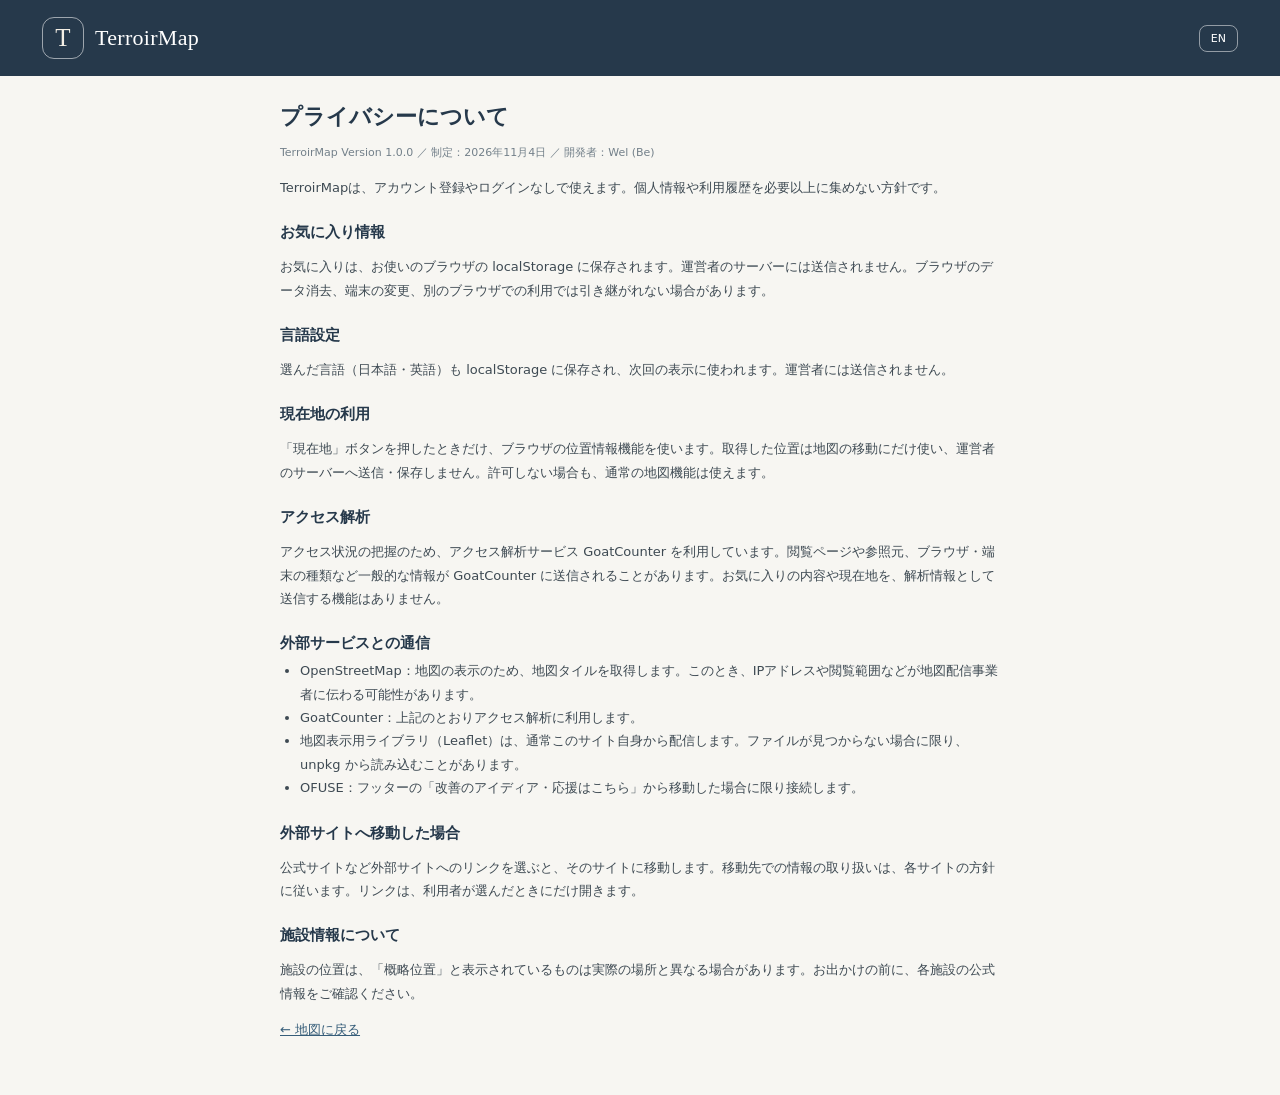
==== privacy.html @ 60954541 "Add files via upload" ====
<!doctype html>
<html lang="ja">
<head>
<meta charset="utf-8">
<meta name="viewport" content="width=device-width, initial-scale=1">
<meta name="theme-color" content="#26394B">
<title>プライバシーについて | TerroirMap</title>
<link rel="stylesheet" href="./css/style.css">
</head>
<body>
<header class="app-header">
  <div class="brand"><div class="brand-mark">T</div><div><h1>TerroirMap</h1></div></div>
  <div class="header-actions"><button id="language-toggle" class="language-button" type="button">EN</button></div>
</header>
<main class="page">
<div lang="ja">
  <h2>プライバシーについて</h2>
  <p class="meta">TerroirMap Version 1.0.0 ／ 制定：2026年11月4日 ／ 開発者：Wel (Be)</p>
  <p>TerroirMapは、アカウント登録やログインなしで使えます。個人情報や利用履歴を必要以上に集めない方針です。</p>
  <h3>お気に入り情報</h3>
  <p>お気に入りは、お使いのブラウザの localStorage に保存されます。運営者のサーバーには送信されません。ブラウザのデータ消去、端末の変更、別のブラウザでの利用では引き継がれない場合があります。</p>
  <h3>言語設定</h3>
  <p>選んだ言語（日本語・英語）も localStorage に保存され、次回の表示に使われます。運営者には送信されません。</p>
  <h3>現在地の利用</h3>
  <p>「現在地」ボタンを押したときだけ、ブラウザの位置情報機能を使います。取得した位置は地図の移動にだけ使い、運営者のサーバーへ送信・保存しません。許可しない場合も、通常の地図機能は使えます。</p>
  <h3>アクセス解析</h3>
  <p>アクセス状況の把握のため、アクセス解析サービス GoatCounter を利用しています。閲覧ページや参照元、ブラウザ・端末の種類など一般的な情報が GoatCounter に送信されることがあります。お気に入りの内容や現在地を、解析情報として送信する機能はありません。</p>
  <h3>外部サービスとの通信</h3>
  <ul>
    <li>OpenStreetMap：地図の表示のため、地図タイルを取得します。このとき、IPアドレスや閲覧範囲などが地図配信事業者に伝わる可能性があります。</li>
    <li>GoatCounter：上記のとおりアクセス解析に利用します。</li>
    <li>地図表示用ライブラリ（Leaflet）は、通常このサイト自身から配信します。ファイルが見つからない場合に限り、unpkg から読み込むことがあります。</li>
    <li>OFUSE：フッターの「改善のアイディア・応援はこちら」から移動した場合に限り接続します。</li>
  </ul>
  <h3>外部サイトへ移動した場合</h3>
  <p>公式サイトなど外部サイトへのリンクを選ぶと、そのサイトに移動します。移動先での情報の取り扱いは、各サイトの方針に従います。リンクは、利用者が選んだときにだけ開きます。</p>
  <h3>施設情報について</h3>
  <p>施設の位置は、「概略位置」と表示されているものは実際の場所と異なる場合があります。お出かけの前に、各施設の公式情報をご確認ください。</p>
  <p><a href="./index.html">← 地図に戻る</a></p>
</div>
<div lang="en">
  <h2>Privacy</h2>
  <p class="meta">TerroirMap Version 1.0.0 / Established: 2026-11-04 / Developer: Wel (Be)</p>
  <p>TerroirMap works without sign-up or login. We aim not to collect personal information or usage history beyond what is necessary.</p>
  <h3>Favorites</h3>
  <p>Your favorites are stored in your browser's localStorage. They are not sent to the operator's server. They may not carry over if you clear browser data, change devices, or use another browser.</p>
  <h3>Language setting</h3>
  <p>Your language choice (Japanese or English) is also stored in localStorage and used the next time you visit. It is not sent to the operator.</p>
  <h3>Use of your location</h3>
  <p>Your browser's location feature is used only when you press the "My location" button. The position is used only to move the map; it is not sent to or stored on the operator's server. If you do not allow it, the rest of the map still works.</p>
  <h3>Analytics</h3>
  <p>We use the analytics service GoatCounter to understand how the app is used. General information such as the pages viewed, referrer, and browser or device type may be sent to GoatCounter. There is no feature that sends your favorites or location as analytics data.</p>
  <h3>Communication with external services</h3>
  <ul>
    <li>OpenStreetMap: map tiles are fetched to display the map. Your IP address and the area you view may be visible to the map provider.</li>
    <li>GoatCounter: used for analytics, as described above.</li>
    <li>The map library (Leaflet) is normally served from this site. Only if the files are missing, it may be loaded from unpkg.</li>
    <li>OFUSE: connected only when you follow the "Ideas &amp; support" link in the footer.</li>
  </ul>
  <h3>When you leave for an external site</h3>
  <p>Selecting a link such as an official website takes you to that site, whose own policy applies. Links open only when you choose them.</p>
  <h3>About facility information</h3>
  <p>Places marked "Approximate location" may differ from the actual site. Please check each facility's official information before visiting.</p>
  <p><a href="./index.html">← Back to the map</a></p>
</div>
</main>
<script>
(function(){
  var lang="ja";try{lang=localStorage.getItem("terroirmap-language")||"ja";}catch(e){}
  var btn=document.getElementById("language-toggle");
  function apply(){document.documentElement.lang=lang;btn.textContent=lang==="ja"?"EN":"日本語";document.title=lang==="ja"?"プライバシーについて | TerroirMap":"Privacy | TerroirMap";}
  btn.addEventListener("click",function(){lang=lang==="ja"?"en":"ja";try{localStorage.setItem("terroirmap-language",lang);}catch(e){}apply();});
  apply();
})();
</script>
<script data-goatcounter="https://wel-be.goatcounter.com/count" async src="//gc.zgo.at/count.js"></script>
</body>
</html>
---- css/style.css ----
:root{--navy:#26394B;--cream:#F4EFE5;--wine:#76547C;--sake:#365D79;--ink:#26313A;--muted:#73808A;--line:#E8E5DE}
*{box-sizing:border-box}html,body{margin:0;min-height:100%}body{background:#F7F6F2;color:var(--ink);font-family:"Hiragino Sans","Hiragino Kaku Gothic ProN","Yu Gothic UI","Noto Sans JP","Noto Sans CJK JP",Meiryo,system-ui,sans-serif;-webkit-font-smoothing:antialiased}
button,a{font:inherit}.app-header{min-height:76px;padding:13px clamp(16px,4vw,42px);display:flex;align-items:center;justify-content:space-between;background:var(--navy);color:white}
.brand{display:flex;align-items:center;gap:11px}.brand-mark{width:42px;height:42px;border:1px solid #ffffff8c;border-radius:12px;display:grid;place-items:center;font:25px Georgia,serif;color:var(--cream)}
.brand h1{margin:0;font:500 22px Georgia,serif;letter-spacing:.3px}.brand p{margin:2px 0 0;color:#D8DDE1;font-size:10px;letter-spacing:.08em}
.header-actions{display:flex;align-items:center;gap:12px}.version{color:#D8DDE1;font-size:11px}.language-button{border:1px solid #ffffff80;border-radius:8px;background:transparent;color:white;padding:6px 11px;font-size:11px;cursor:pointer}
main{width:min(1100px,100%);margin:0 auto;padding:26px 20px 30px}.intro{margin:4px 0 18px}.eyebrow{color:#8A7967;font-size:10px;letter-spacing:.16em;font-weight:700;margin:0 0 8px}
.intro h2{color:var(--navy);font-size:clamp(20px,3vw,27px);margin:0;font-weight:600}.intro-copy{margin:7px 0 0;color:var(--muted);font-size:13px}
.map-panel{background:white;border:1px solid var(--line);border-radius:16px;overflow:hidden;box-shadow:0 5px 20px #26394b0d}.map-toolbar{min-height:62px;padding:12px 16px;display:flex;align-items:center;justify-content:space-between;gap:12px}
.filter-group{display:flex;flex-wrap:wrap;gap:7px}.filter-button{border:1px solid #E2E3E1;border-radius:999px;background:white;color:#52606B;padding:8px 13px;font-size:12px;cursor:pointer}
.filter-button.active{background:var(--navy);color:white;border-color:var(--navy)}.dot{display:inline-block;width:8px;height:8px;border-radius:50%;margin-right:5px}.winery-dot{background:var(--wine)}.sake-dot{background:var(--sake)}
.map-count{white-space:nowrap;color:var(--muted);font-size:11px}.map-wrap{position:relative}#map{width:100%;height:min(66vh,620px);min-height:390px;background:#E8ECE9;z-index:1}
.locate-button{position:absolute;right:13px;bottom:16px;z-index:500;border:1px solid #D9DEDA;border-radius:10px;background:white;color:var(--navy);padding:10px 13px;box-shadow:0 2px 8px #0002;font-size:12px;cursor:pointer}
.map-note{margin:0;padding:7px 12px;text-align:right;color:#75818A;font-size:10px;background:white}
.main-actions{display:flex;justify-content:flex-end;margin:12px 0}.favorites-button{border:1px solid #DCE2DD;border-radius:10px;background:white;color:var(--navy);padding:10px 14px;font-size:12px;cursor:pointer}
.favorite-count{display:inline-grid;place-items:center;min-width:20px;height:20px;margin-left:7px;padding:0 5px;border-radius:20px;background:var(--cream);font-size:10px}
.help-note{margin:4px 2px 0;padding:13px 16px;background:var(--cream);border-radius:12px}.help-note strong{display:block;color:var(--navy);font-size:12px;margin-bottom:4px}.help-note p{margin:0;color:#626B70;font-size:12px;line-height:1.7}
.app-footer{display:flex;justify-content:space-between;gap:12px;padding:17px 20px 22px;color:#899198;font-size:10px}.app-footer a{color:#647787;text-decoration:none}
.custom-marker{width:30px;height:30px;border:3px solid white;border-radius:50% 50% 50% 0;transform:rotate(-45deg);box-shadow:0 2px 7px #0005;display:grid;place-items:center}.custom-marker span{transform:rotate(45deg);color:white;font-size:12px;font-weight:700}.custom-marker.winery{background:var(--wine)}.custom-marker.sake{background:var(--sake)}
.sheet-backdrop{position:fixed;inset:0;background:#101a2347;z-index:1000;opacity:0;pointer-events:none;transition:opacity .2s}.detail-sheet,.favorites-panel{position:fixed;z-index:1001;left:50%;bottom:0;transform:translate(-50%,110%);width:min(650px,100%);max-height:76vh;overflow-y:auto;background:white;border-radius:20px 20px 0 0;padding:26px 24px 30px;box-shadow:0 -8px 35px #0003;transition:transform .25s ease}
.detail-sheet.open,.favorites-panel.open{transform:translate(-50%,0)}.sheet-backdrop.open{opacity:1;pointer-events:auto}.sheet-close{position:absolute;right:17px;top:13px;border:0;background:#F1F2F1;color:#56616A;width:32px;height:32px;border-radius:50%;font-size:22px;cursor:pointer}
.detail-type{margin:0 0 6px;color:var(--wine);font-size:11px;font-weight:700}.detail-type.sake-type{color:var(--sake)}.detail-sheet h2{margin:0 35px 18px 0;color:var(--navy);font-size:21px}.detail-content{border-top:1px solid var(--line);padding-top:14px}
.detail-row{display:grid;grid-template-columns:90px 1fr;gap:10px;margin:0 0 12px}.detail-label{color:#849099;font-size:11px;padding-top:2px}.detail-row p{margin:0;color:#3E4A53;font-size:13px;line-height:1.7;overflow-wrap:anywhere}
.website-link,.favorite-toggle{display:inline-block;margin:8px 7px 0 0;padding:10px 15px;border:0;border-radius:8px;background:var(--navy);color:white;text-decoration:none;font-size:12px;cursor:pointer}
.website-link[aria-disabled="true"]{display:none}.favorite-toggle{background:#EEF1EE;color:var(--navy);border:1px solid #DCE2DD}
.favorites-header{position:relative;border-bottom:1px solid var(--line);padding-bottom:14px;margin-bottom:10px}.favorites-header h2{margin:0;color:var(--navy);font-size:21px}.favorites-list{display:grid;gap:8px}
.favorite-item{display:flex;align-items:center;justify-content:space-between;gap:12px;padding:12px;border:1px solid var(--line);border-radius:10px;background:#fff;text-align:left;cursor:pointer}
.favorite-item strong{display:block;color:var(--navy);font-size:13px}.favorite-item small{display:block;margin-top:4px;color:var(--muted);font-size:11px}
.favorite-remove{flex:none;border:0;background:#F2F2EF;color:#68737A;border-radius:7px;padding:7px 9px;font-size:11px;cursor:pointer}
.favorites-empty{color:var(--muted);font-size:13px;text-align:center;padding:25px 0}
@media(max-width:600px){.app-header{min-height:68px}.brand-mark{width:38px;height:38px}.brand h1{font-size:20px}.header-actions{gap:7px}.version{font-size:9px}main{padding:21px 12px 24px}.intro{margin:2px 3px 14px}.intro-copy{font-size:12px}.map-toolbar{align-items:flex-start;flex-direction:column;padding:12px;gap:8px}.filter-button{padding:8px 11px}#map{height:62vh;min-height:360px}.app-footer{padding:15px 13px 20px}.detail-sheet,.favorites-panel{padding:25px 20px 28px}}

[hidden]{display:none!important}
.footer-links{display:flex;flex-wrap:wrap;gap:6px 16px}
.accuracy-text{color:#8A6A2F!important}
.page{max-width:760px;margin:0 auto;padding:26px 20px 40px}.page h2{color:var(--navy);font-size:22px;margin:0 0 6px}.page h3{color:var(--navy);font-size:15px;margin:24px 0 6px}.page p,.page li{font-size:13px;line-height:1.8;color:#3E4A53}.page ul{padding-left:20px;margin:6px 0}.page .meta{color:var(--muted);font-size:11px}.page a{color:var(--sake)}
html[lang="ja"] [lang="en"],html[lang="en"] [lang="ja"]{display:none}
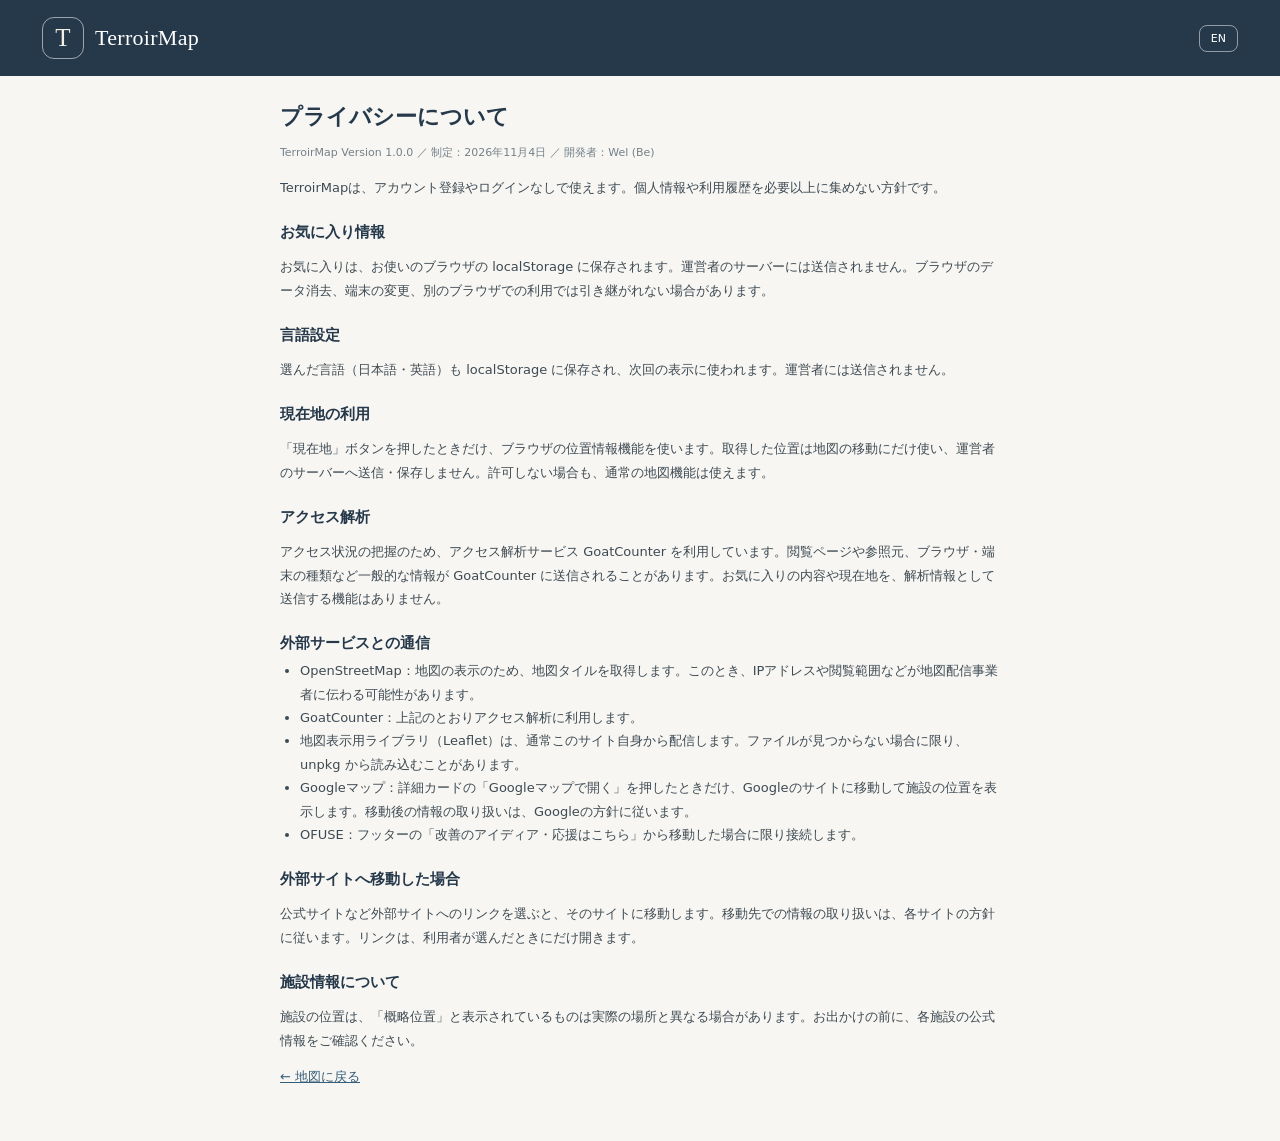
==== commit ed3514f3: "Add files via upload" ====
--- a/privacy.html
+++ b/privacy.html
@@ -30,6 +30,7 @@
     <li>OpenStreetMap：地図の表示のため、地図タイルを取得します。このとき、IPアドレスや閲覧範囲などが地図配信事業者に伝わる可能性があります。</li>
     <li>GoatCounter：上記のとおりアクセス解析に利用します。</li>
     <li>地図表示用ライブラリ（Leaflet）は、通常このサイト自身から配信します。ファイルが見つからない場合に限り、unpkg から読み込むことがあります。</li>
+    <li>Googleマップ：詳細カードの「Googleマップで開く」を押したときだけ、Googleのサイトに移動して施設の位置を表示します。移動後の情報の取り扱いは、Googleの方針に従います。</li>
     <li>OFUSE：フッターの「改善のアイディア・応援はこちら」から移動した場合に限り接続します。</li>
   </ul>
   <h3>外部サイトへ移動した場合</h3>
@@ -55,6 +56,7 @@
     <li>OpenStreetMap: map tiles are fetched to display the map. Your IP address and the area you view may be visible to the map provider.</li>
     <li>GoatCounter: used for analytics, as described above.</li>
     <li>The map library (Leaflet) is normally served from this site. Only if the files are missing, it may be loaded from unpkg.</li>
+    <li>Google Maps: only when you press "Open in Google Maps" on a detail card, you go to Google's site to see the facility's location. Google's own policy applies from then on.</li>
     <li>OFUSE: connected only when you follow the "Ideas &amp; support" link in the footer.</li>
   </ul>
   <h3>When you leave for an external site</h3>
--- a/css/style.css
+++ b/css/style.css
@@ -35,3 +35,5 @@
 .accuracy-text{color:#8A6A2F!important}
 .page{max-width:760px;margin:0 auto;padding:26px 20px 40px}.page h2{color:var(--navy);font-size:22px;margin:0 0 6px}.page h3{color:var(--navy);font-size:15px;margin:24px 0 6px}.page p,.page li{font-size:13px;line-height:1.8;color:#3E4A53}.page ul{padding-left:20px;margin:6px 0}.page .meta{color:var(--muted);font-size:11px}.page a{color:var(--sake)}
 html[lang="ja"] [lang="en"],html[lang="en"] [lang="ja"]{display:none}
+
+.map-link{background:#fff;color:var(--navy);border:1px solid #CBD3CE}
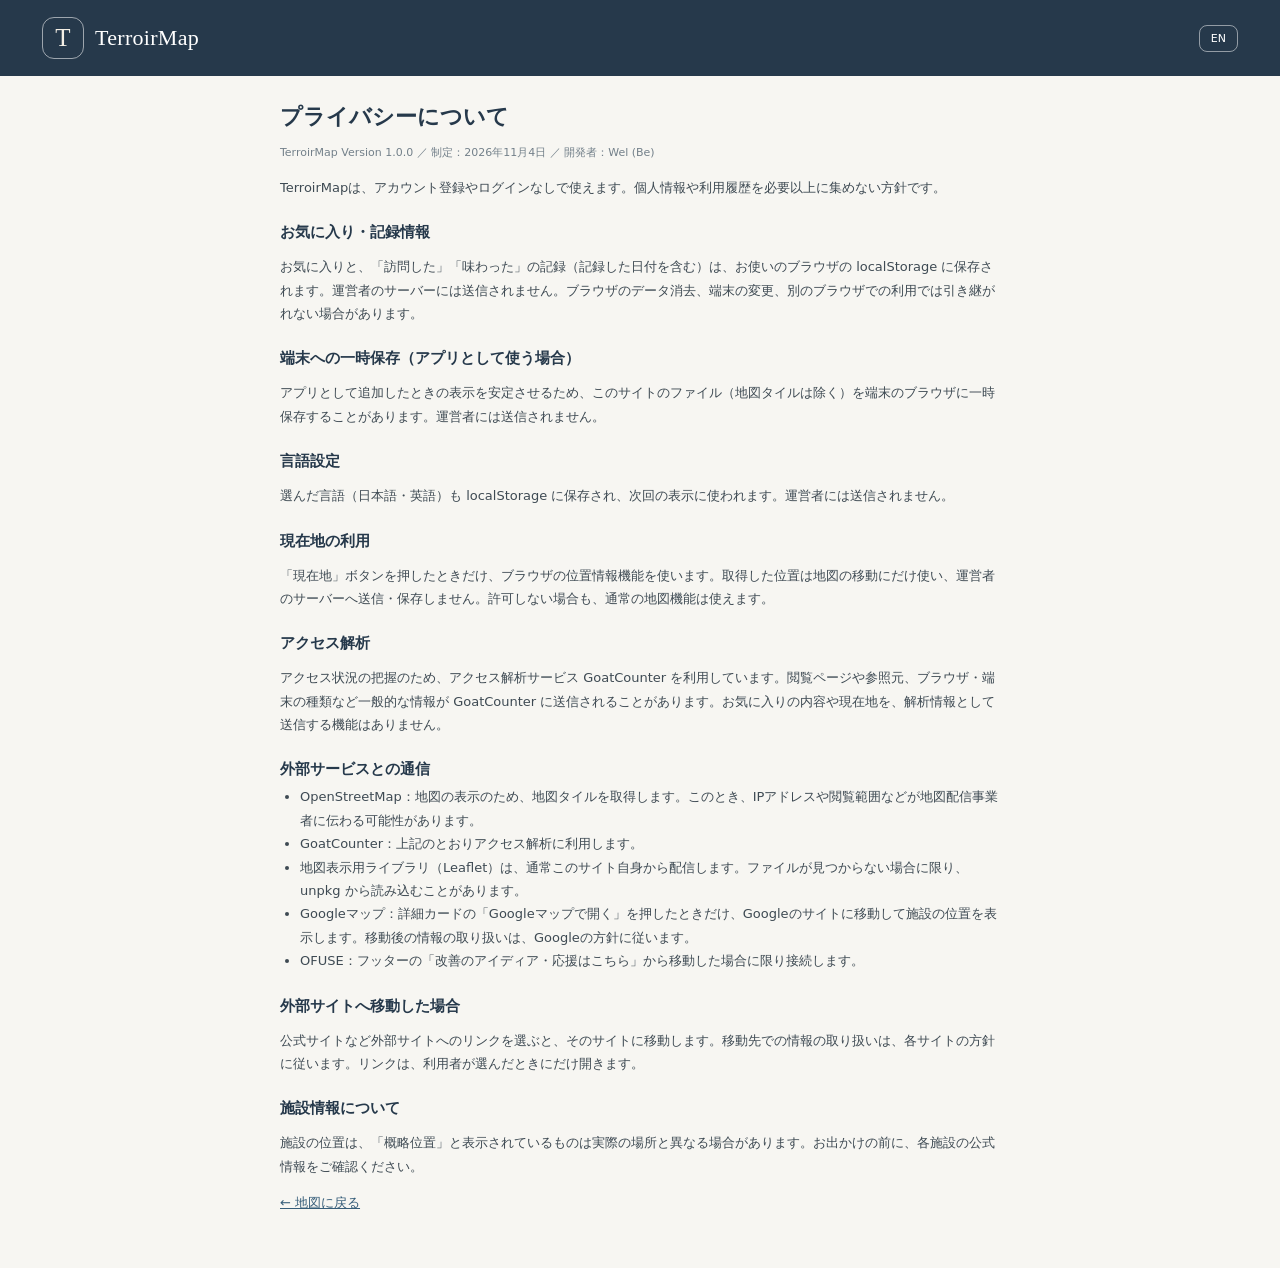
==== commit 7a867842: "Add files via upload" ====
--- a/privacy.html
+++ b/privacy.html
@@ -4,6 +4,9 @@
 <meta charset="utf-8">
 <meta name="viewport" content="width=device-width, initial-scale=1">
 <meta name="theme-color" content="#26394B">
+<link rel="manifest" href="./manifest.json">
+<link rel="icon" type="image/png" sizes="32x32" href="./icons/favicon-32.png">
+<link rel="apple-touch-icon" href="./icons/apple-touch-icon.png">
 <title>プライバシーについて | TerroirMap</title>
 <link rel="stylesheet" href="./css/style.css">
 </head>
@@ -17,8 +20,10 @@
   <h2>プライバシーについて</h2>
   <p class="meta">TerroirMap Version 1.0.0 ／ 制定：2026年11月4日 ／ 開発者：Wel (Be)</p>
   <p>TerroirMapは、アカウント登録やログインなしで使えます。個人情報や利用履歴を必要以上に集めない方針です。</p>
-  <h3>お気に入り情報</h3>
-  <p>お気に入りは、お使いのブラウザの localStorage に保存されます。運営者のサーバーには送信されません。ブラウザのデータ消去、端末の変更、別のブラウザでの利用では引き継がれない場合があります。</p>
+  <h3>お気に入り・記録情報</h3>
+  <p>お気に入りと、「訪問した」「味わった」の記録（記録した日付を含む）は、お使いのブラウザの localStorage に保存されます。運営者のサーバーには送信されません。ブラウザのデータ消去、端末の変更、別のブラウザでの利用では引き継がれない場合があります。</p>
+  <h3>端末への一時保存（アプリとして使う場合）</h3>
+  <p>アプリとして追加したときの表示を安定させるため、このサイトのファイル（地図タイルは除く）を端末のブラウザに一時保存することがあります。運営者には送信されません。</p>
   <h3>言語設定</h3>
   <p>選んだ言語（日本語・英語）も localStorage に保存され、次回の表示に使われます。運営者には送信されません。</p>
   <h3>現在地の利用</h3>
@@ -43,8 +48,10 @@
   <h2>Privacy</h2>
   <p class="meta">TerroirMap Version 1.0.0 / Established: 2026-11-04 / Developer: Wel (Be)</p>
   <p>TerroirMap works without sign-up or login. We aim not to collect personal information or usage history beyond what is necessary.</p>
-  <h3>Favorites</h3>
-  <p>Your favorites are stored in your browser's localStorage. They are not sent to the operator's server. They may not carry over if you clear browser data, change devices, or use another browser.</p>
+  <h3>Favorites and records</h3>
+  <p>Your favorites and your “Visited” / “Tasted” records (including the date you recorded them) are stored in your browser's localStorage. They are not sent to the operator's server. They may not carry over if you clear browser data, change devices, or use another browser.</p>
+  <h3>Temporary storage on your device (when used as an app)</h3>
+  <p>To keep the app stable when added to your home screen, this site's files (excluding map tiles) may be temporarily stored in your browser. Nothing is sent to the operator.</p>
   <h3>Language setting</h3>
   <p>Your language choice (Japanese or English) is also stored in localStorage and used the next time you visit. It is not sent to the operator.</p>
   <h3>Use of your location</h3>
--- a/css/style.css
+++ b/css/style.css
@@ -37,3 +37,6 @@
 html[lang="ja"] [lang="en"],html[lang="en"] [lang="ja"]{display:none}
 
 .map-link{background:#fff;color:var(--navy);border:1px solid #CBD3CE}
+.favorite-toggle.on{background:var(--navy);color:#fff;border-color:var(--navy)}
+.tabs{display:flex;flex-wrap:wrap;gap:6px;margin:0 0 12px}.tab{border:1px solid #DCE2DD;border-radius:999px;background:#fff;color:#52606B;padding:7px 12px;font-size:12px;cursor:pointer}.tab.active{background:var(--navy);border-color:var(--navy);color:#fff}
+.record-date{color:#8A6A2F!important}
